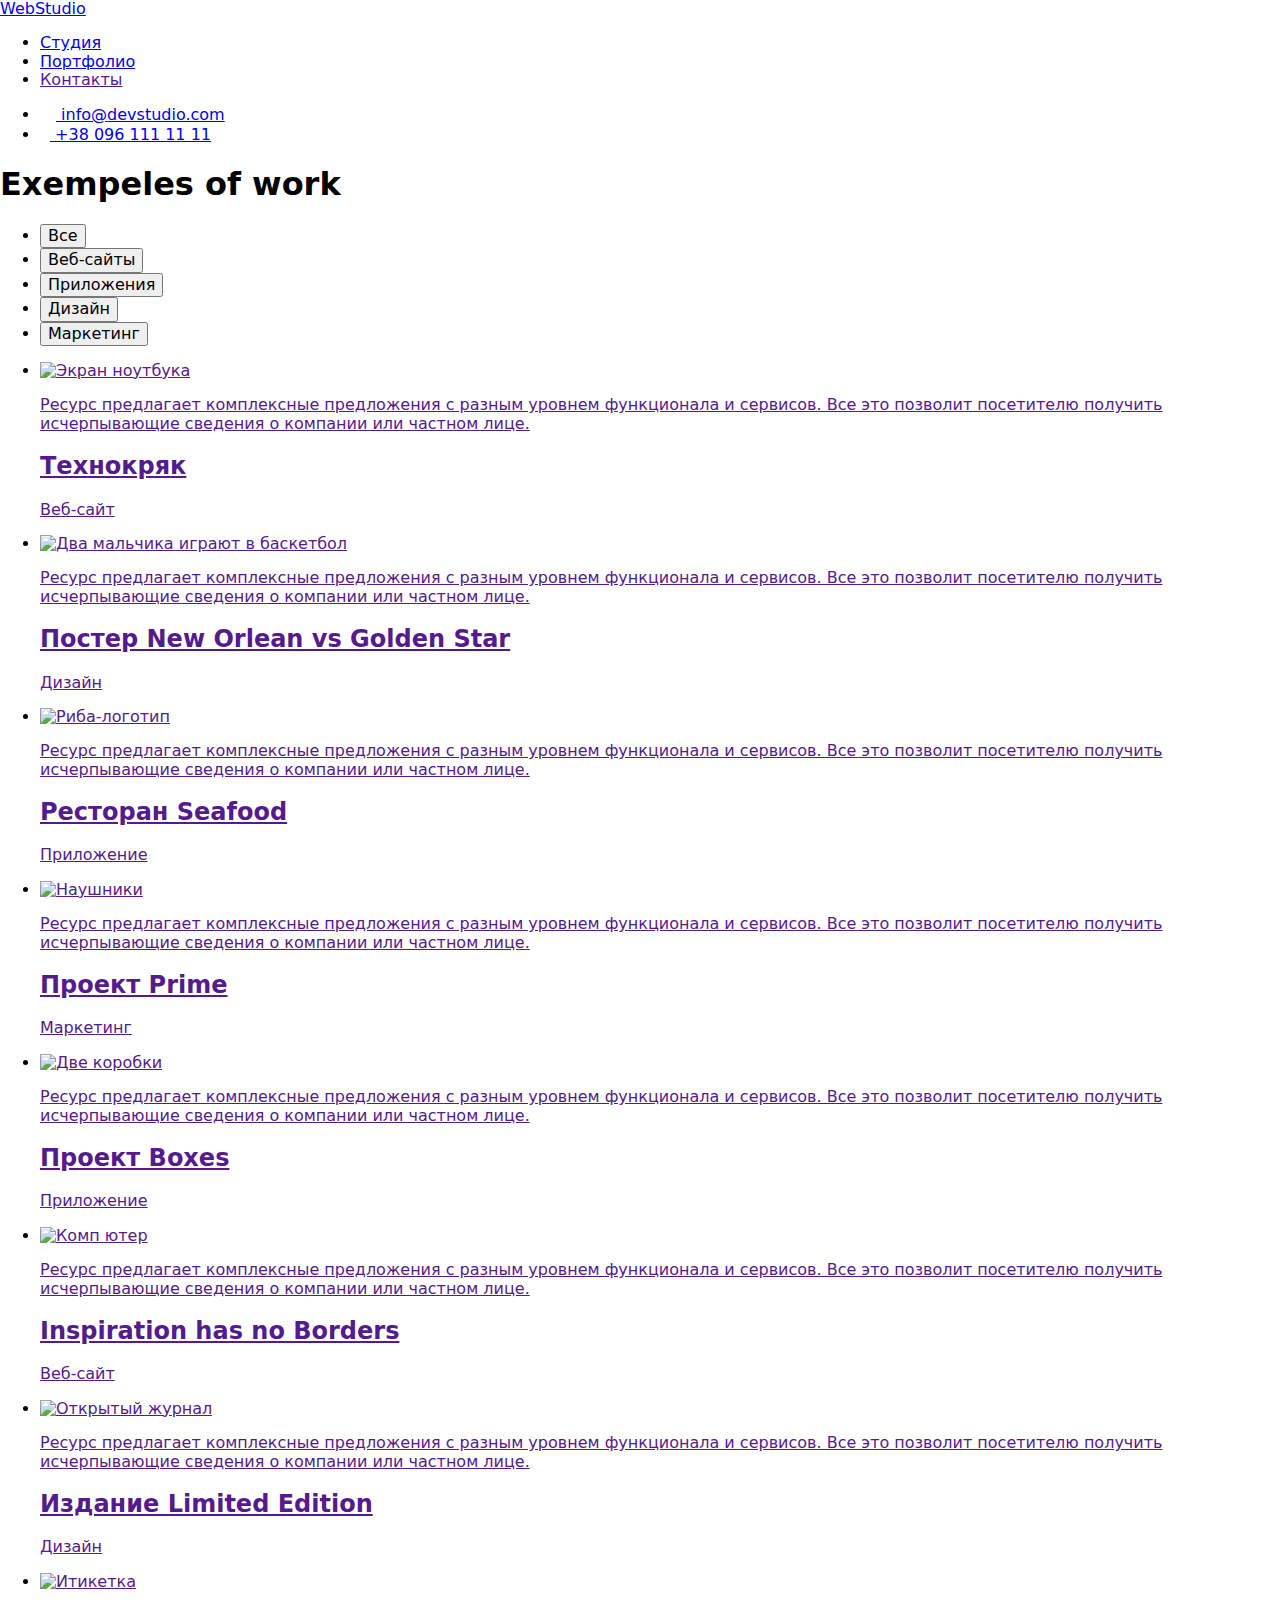
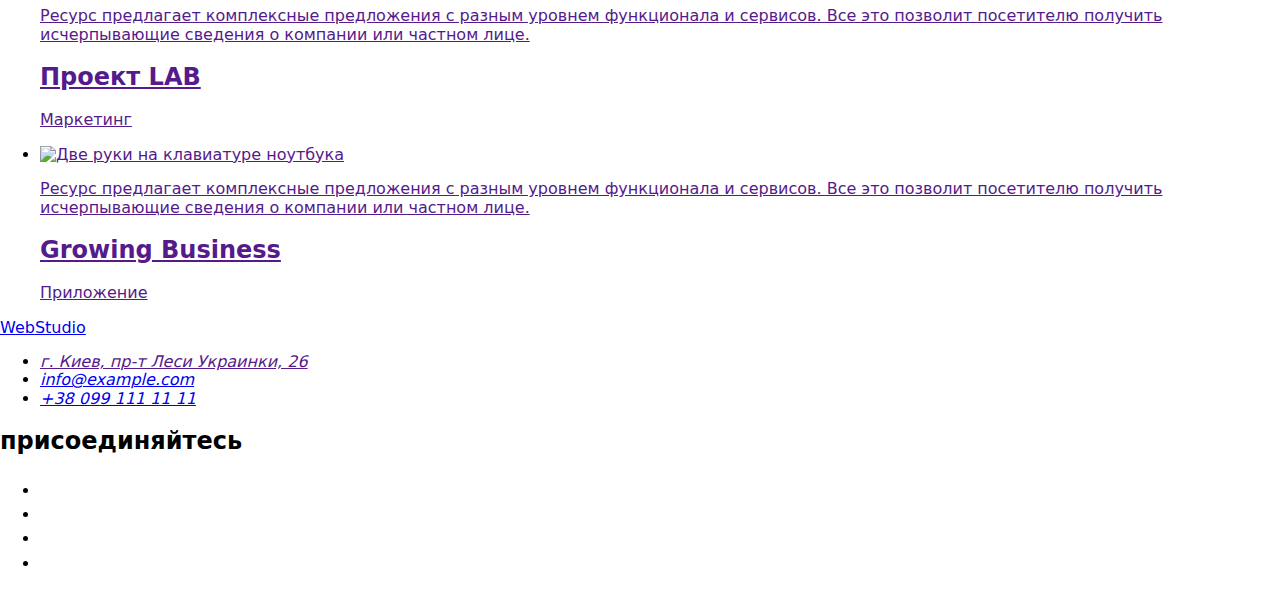
==== portfolio.html @ ef19867f "clone portfolio" ====
<!DOCTYPE html>
<html lang="ru">
  <head>
    <meta charset="UTF-8" />
    <meta http-equiv="X-UA-Compatible" content="IE=edge" />
    <meta name="viewport" content="width=device-width, initial-scale=1.0" />
    <title>Студия</title>
    <link rel="preconnect" href="https://fonts.googleapis.com" />
    <link rel="preconnect" href="https://fonts.gstatic.com" crossorigin />
    <link
      href="https://fonts.googleapis.com/css2?family=Raleway:wght@700&family=Roboto:wght@400;500;700;900&display=swap"
      rel="stylesheet"
    />
    <link
      rel="stylesheet"
      href="https://cdnjs.cloudflare.com/ajax/libs/modern-normalize/1.1.0/modern-normalize.min.css"
    />
    <link rel="stylesheet" href="./css/styles.css" />
  </head>
  <body>
    <!-- Header -->
    <header class="page-header">
      <div class="container main-container">
        <a href="./index.html" class="logo">
          <span class="accent">Web</span>Studio</a
        >

        <nav class="header-navigation">
          <ul class="site-nav list">
            <li class="header-item">
              <a href="./index.html" class="site-nav-link">Студия</a>
            </li>
            <li class="header-item">
              <a href="./portfolio.html" class="site-nav-link current"
                >Портфолио</a
              >
            </li>
            <li class="header-item">
              <a href="" class="site-nav-link">Контакты</a>
            </li>
          </ul>
        </nav>

        <ul class="conection list">
          <li class="conection-item">
            <a href="mailto:info@devstudio.com" class="conection-link">
              <svg class="icon-conection" width="16" height="12">
                <use href="./images/icons.svg#icon-envelope"></use>
              </svg>
              info@devstudio.com</a
            >
          </li>
          <li class="conection-item">
            <a href="tel:+380961111111" class="conection-link">
              <svg class="icon-conection" width="10" height="16">
                <use href="./images/icons.svg#icon-smartphone"></use>
              </svg>
              +38 096 111 11 11</a
            >
          </li>
        </ul>
      </div>
    </header>

    <main>
      <section class="section-exampeles">
        <div class="container">
          <h1 class="visually-hidden">Exempeles of work</h1>
          <ul class="filters-list list">
            <li class="filters-item">
              <button type="button" class="btn">Все</button>
            </li>
            <li class="filters-item">
              <button type="button" class="btn">Веб-сайты</button>
            </li>
            <li class="filters-item">
              <button type="button" class="btn">Приложения</button>
            </li>
            <li class="filters-item">
              <button type="button" class="btn">Дизайн</button>
            </li>
            <li class="filters-item">
              <button type="button" class="btn">Маркетинг</button>
            </li>
          </ul>

          <ul class="project-list list">
            <li class="project-item">
              <a href="" class="project-link">
                <div class="project-thumb">
                  <img
                    src="./images/laptop.jpg"
                    alt="Экран ноутбука"
                    width="370"
                    height="294"
                  />
                  <div class="project-overlay">
                    <p class="project-text-link">
                      Ресурс предлагает комплексные предложения с разным уровнем
                      функционала и сервисов. Все это позволит посетителю
                      получить исчерпывающие сведения о компании или частном
                      лице.
                    </p>
                  </div>
                </div>
                <div class="card-content">
                  <h2 class="title-project">Технокряк</h2>
                  <p class="text-project">Веб-сайт</p>
                </div>
              </a>
            </li>
            <li class="project-item">
              <a href="">
                <div class="project-thumb">
                  <img
                    src="./images/basketball.jpg"
                    alt="Два мальчика играют в баскетбол"
                    width="370"
                    height="294"
                  />
                  <div class="project-overlay">
                    <p class="project-text-link">
                      Ресурс предлагает комплексные предложения с разным уровнем
                      функционала и сервисов. Все это позволит посетителю
                      получить исчерпывающие сведения о компании или частном
                      лице.
                    </p>
                  </div>
                </div>
                <div class="card-content">
                  <h2 class="title-project">
                    Постер New Orlean vs Golden Star
                  </h2>
                  <p class="text-project">Дизайн</p>
                </div>
              </a>
            </li>

            <li class="project-item">
              <a href="">
                <div class="project-thumb">
                  <img
                    src="./images/fish.jpg"
                    alt="Риба-логотип"
                    width="370"
                    height="294"
                  />

                  <div class="project-overlay">
                    <p class="project-text-link">
                      Ресурс предлагает комплексные предложения с разным уровнем
                      функционала и сервисов. Все это позволит посетителю
                      получить исчерпывающие сведения о компании или частном
                      лице.
                    </p>
                  </div>
                </div>
                <div class="card-content">
                  <h2 class="title-project">Ресторан Seafood</h2>
                  <p class="text-project">Приложение</p>
                </div>
              </a>
            </li>
            <li class="project-item">
              <a href="">
                <div class="project-thumb">
                  <img
                    src="./images/earphones.jpg"
                    alt="Наушники"
                    width="370"
                    height="294"
                  />
                  <div class="project-overlay">
                    <p class="project-text-link">
                      Ресурс предлагает комплексные предложения с разным уровнем
                      функционала и сервисов. Все это позволит посетителю
                      получить исчерпывающие сведения о компании или частном
                      лице.
                    </p>
                  </div>
                </div>
                <div class="card-content">
                  <h2 class="title-project">Проект Prime</h2>
                  <p class="text-project">Маркетинг</p>
                </div>
              </a>
            </li>
            <li class="project-item">
              <a href="">
                <div class="project-thumb">
                  <img
                    src="./images/boxes.jpg"
                    alt="Две коробки"
                    width="370"
                    height="294"
                  />
                  <div class="project-overlay">
                    <p class="project-text-link">
                      Ресурс предлагает комплексные предложения с разным уровнем
                      функционала и сервисов. Все это позволит посетителю
                      получить исчерпывающие сведения о компании или частном
                      лице.
                    </p>
                  </div>
                </div>
                <div class="card-content">
                  <h2 class="title-project">Проект Boxes</h2>
                  <p class="text-project">Приложение</p>
                </div>
              </a>
            </li>
            <li class="project-item">
              <a href="">
                <div class="project-thumb">
                  <img
                    src="./images/computer.jpg"
                    alt="Комп ютер"
                    width="370"
                    height="294"
                  />
                  <div class="project-overlay">
                    <p class="project-text-link">
                      Ресурс предлагает комплексные предложения с разным уровнем
                      функционала и сервисов. Все это позволит посетителю
                      получить исчерпывающие сведения о компании или частном
                      лице.
                    </p>
                  </div>
                </div>
                <div class="card-content">
                  <h2 class="title-project">Inspiration has no Borders</h2>
                  <p class="text-project">Веб-сайт</p>
                </div>
              </a>
            </li>
            <li class="project-item">
              <a href="">
                <div class="project-thumb">
                  <img
                    src="./images/magazine.jpg"
                    alt="Открытый журнал"
                    width="370"
                    height="294"
                  />
                  <div class="project-overlay">
                    <p class="project-text-link">
                      Ресурс предлагает комплексные предложения с разным уровнем
                      функционала и сервисов. Все это позволит посетителю
                      получить исчерпывающие сведения о компании или частном
                      лице.
                    </p>
                  </div>
                </div>
                <div class="card-content">
                  <h2 class="title-project">Издание Limited Edition</h2>
                  <p class="text-project">Дизайн</p>
                </div>
              </a>
            </li>
            <li class="project-item">
              <a href="">
                <div class="project-thumb">
                  <img
                    src="./images/label.jpg"
                    alt="Итикетка"
                    width="370"
                    height="294"
                  />
                  <div class="project-overlay">
                    <p class="project-text-link">
                      Ресурс предлагает комплексные предложения с разным уровнем
                      функционала и сервисов. Все это позволит посетителю
                      получить исчерпывающие сведения о компании или частном
                      лице.
                    </p>
                  </div>
                </div>
                <div class="card-content">
                  <h2 class="title-project">Проект LAB</h2>
                  <p class="text-project">Маркетинг</p>
                </div>
              </a>
            </li>
            <li class="project-item">
              <a href="">
                <div class="project-thumb">
                  <img
                    src="./images/business.jpg"
                    alt="Две руки на клавиатуре ноутбука"
                    width="370"
                    height="294"
                  />
                  <div class="project-overlay">
                    <p class="project-text-link">
                      Ресурс предлагает комплексные предложения с разным уровнем
                      функционала и сервисов. Все это позволит посетителю
                      получить исчерпывающие сведения о компании или частном
                      лице.
                    </p>
                  </div>
                </div>
                <div class="card-content">
                  <h2 class="title-project">Growing Business</h2>
                  <p class="text-project">Приложение</p>
                </div>
              </a>
            </li>
          </ul>
        </div>
      </section>
    </main>

    <!-- Footer -->
    <footer class="page-footer">
      <div class="container footer-left-part">
        <div class="footer-container">
          <a href="./index.html" class="logo">
            <span class="accent">Web</span>Studio</a
          >
          <address>
            <ul class="footer list">
              <li class="contact-item">
                <a href="" class="address-link">
                  г. Киев, пр-т Леси Украинки, 26</a
                >
              </li>
              <li class="contact-item">
                <a href="mailto:info@example.com" class="contact-link"
                  >info@example.com</a
                >
              </li>
              <li class="contact-item">
                <a href="tel:+380991111111" class="contact-link"
                  >+38 099 111 11 11</a
                >
              </li>
            </ul>
          </address>
        </div>

        <div class="join">
          <h2 class="title-join">присоединяйтесь</h2>
          <ul class="join-list list">
            <li class="join-item">
              <a href="" class="join-icon-link">
                <svg class="join-icon" width="20" height="20">
                  <use href="./images/icons.svg#icon-instagram"></use>
                </svg>
              </a>
            </li>
            <li class="join-item">
              <a href="" class="join-icon-link">
                <svg class="join-icon" width="20" height="20">
                  <use href="./images/icons.svg#icon-twitter"></use>
                </svg>
              </a>
            </li>
            <li class="join-item">
              <a href="" class="join-icon-link">
                <svg class="join-icon" width="20" height="20">
                  <use href="./images/icons.svg#icon-facebook"></use>
                </svg>
              </a>
            </li>
            <li class="join-item">
              <a href="" class="join-icon-link">
                <svg class="join-icon" width="20" height="20">
                  <use href="./images/icons.svg#icon-linkedin"></use>
                </svg>
              </a>
            </li>
          </ul>
        </div>
      </div>
    </footer>
  </body>
</html>
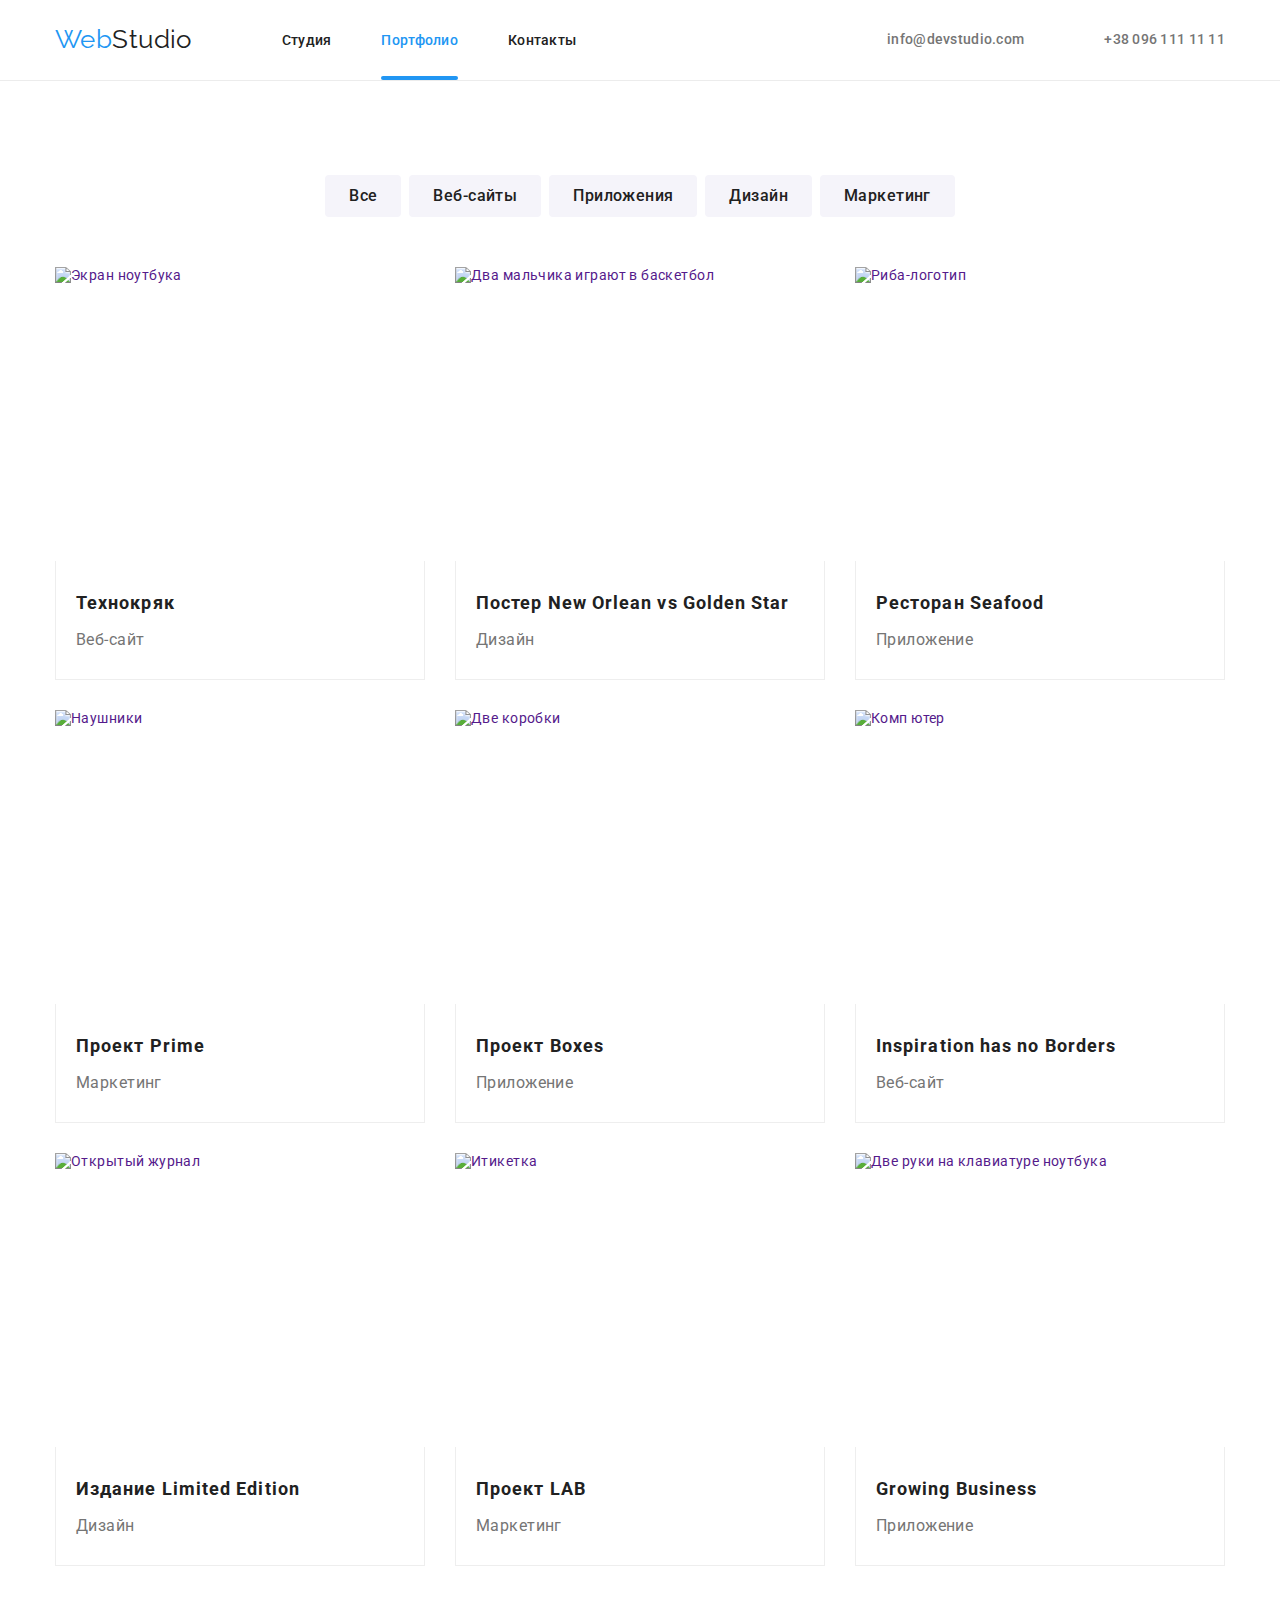
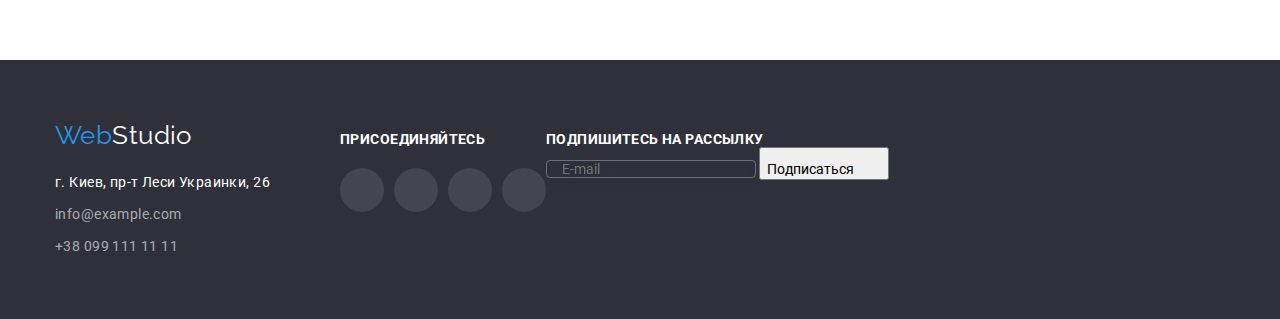
==== commit 50b3159d: "Update portfolio.html" ====
--- a/portfolio.html
+++ b/portfolio.html
@@ -371,6 +371,23 @@
             </li>
           </ul>
         </div>
+        <div class="footer-form">
+          <label for="distribution">Подпишитесь на рассылку</label>
+          <div class="follow">
+            <input
+              type="email"
+              name="distribution"
+              id="distribution"
+              placeholder="E-mail"
+            />
+            <button type="submit" class="telegram-btn">
+              Подписаться
+              <svg class="icon-telegram-form" width="24" height="24">
+                <use href="./images/icons.svg#telegram-form"></use>
+              </svg>
+            </button>
+          </div>
+        </div>
       </div>
     </footer>
   </body>
--- a/css/styles.css
+++ b/css/styles.css
@@ -0,0 +1,1039 @@
+
+
+
+
+:root{
+    --accent-color: #2196F3;
+    --title-color:#212121;
+    --text-color:#757575;
+    --footer-text-color: rgba(255, 255, 255, 0.6);
+
+    --timing-function:cubic-bezier(0.4, 0, 0.2, 1) ;
+
+}
+
+body{
+    background-color: #ffffff;
+    font-family:'Roboto',sans-serif;
+    font-size: 14px;
+    letter-spacing: 0.03em;
+}
+
+
+.list{
+    list-style:none;
+}
+
+.accent{
+    color: var(--accent-color);
+}
+
+.current{
+    position: relative;
+    color:var(--accent-color) ;
+}
+
+.current::after{
+    content: "";
+
+    position: absolute;
+    transition: transform 250ms var(--timing-function);
+
+    left: 0;
+    bottom: 0;
+    width: 100%;
+    height: 4px;
+    display: block;
+    border-radius: 2px;
+    
+    background-color: var(--accent-color);
+}
+
+/* .current:hover::after{
+    transform: scaleX(1);
+} */
+
+a{
+    text-decoration: none;
+}
+
+
+input,
+ul,
+p,
+h1,
+h2,
+h3,
+h4,
+h5,
+h6{
+    margin: 0;
+    padding: 0;
+}
+
+img{
+    display: block;
+}
+
+.section-title {
+    margin: 0;
+    padding: 0;
+
+    font-weight: 700;
+    font-size: 36px;
+    line-height: 1.2;
+    text-align: center;
+
+    color: var(--title-color);
+}
+
+.container{
+    /* width: 1200px; */
+    margin: 0 auto;
+    
+    max-width: 1200px;
+    padding-left: 15px;
+    padding-right: 15px;
+    
+}
+
+
+.visually-hidden {
+    position: absolute;
+    width: 1px;
+    height:-1px;
+    margin: -1px;
+    padding: 0;
+    overflow: hidden;
+    border: 0;
+    clip: rect(0 0 0 0);
+}
+
+/* Header */
+
+.page-header{
+    border-bottom: #ECECEC solid 1px ;
+}
+
+
+.main-container{
+    display: flex;
+    align-items: center;
+ 
+}
+
+.logo{
+    /* transition-property: color;
+    transition-duration: 250ms;
+    transition-timing-function: cubic-bezier(0.4, 0, 0.2, 1); */
+    transition: color 250ms var(--timing-function);
+
+    margin-right: 90px;
+    padding: 24px 0;
+
+    color: #212121;
+    font-family: 'Raleway',sans-serif;
+    font-size: 26px;
+    line-height: 1.2;
+}
+
+.logo:hover,
+.logo:focus{
+    color: var(--accent-color);
+}
+
+
+
+
+.site-nav{
+    /* padding: 32px 0; */
+
+    display: flex;
+}
+
+.site-nav > .header-item + .header-item{
+    margin-left: 50px;
+}
+
+
+
+.site-nav-link{
+    position: relative;
+    padding: 32px 0;
+
+    /* transition-property: color;
+    transition-duration: 250ms;
+    transition-timing-function: cubic-bezier(0.4, 0, 0.2, 1); */
+    transition: color 250ms var(--timing-function);
+
+    font-weight: 500;
+    line-height: 1.14;
+    letter-spacing: 0.02em;
+    color: var(--title-color);
+}
+
+.site-nav a.current{
+    color: var(--accent-color);
+}
+
+
+.site-nav-link:hover,
+.site-nav-link:focus,
+.conection-link:hover,
+.conection-link:focus{
+    color:var(--accent-color);
+}
+
+
+.conection{
+    margin-left: auto;
+    /* padding: 32px 0; */
+    display:flex;
+    align-items: center;
+
+}
+
+.conection > .conection-item + .conection-item{
+    margin-left: 50px;
+
+}
+
+/* .conection-item{
+    
+    display: flex;
+    align-items:center;
+    justify-content: center;
+} */
+
+.conection-item{
+    display: block;
+    align-items: center;
+    justify-content: center;
+}
+
+
+/* .icon-link-header{
+    width: 100%;
+    height: 100%;
+    fill: #757575;
+} */
+
+
+
+
+.icon-conection{
+    margin-right: 10px;
+    fill: currentColor;
+}
+
+.icon-conection:hover,
+.icon-conection:focus{
+    fill: var(--accent-color);
+}
+
+
+.conection-link{
+    /* transition-property: color;
+    transition-duration: 250ms;
+    transition-timing-function: cubic-bezier(0.4, 0, 0.2, 1); */
+    transition: color 250ms var(--timing-function);
+
+    margin-left: 10px;
+    padding: 32px 0;
+
+    font-family: inherit;
+    font-weight: 500;
+    line-height: 1.14;
+    letter-spacing: 0.02em;
+    color: #757575;
+
+    display: flex;
+    justify-content: center;
+    align-items: center;
+    
+}
+
+
+/* Hero */
+
+.hero{
+    padding: 200px 0;
+    max-width: 1600px;
+    margin: 0 auto;
+    
+
+
+    background-color: #2F303A;
+    background-image:linear-gradient(
+    to right,
+    rgba(47, 48, 58, 0.4),
+    rgba(47, 48, 58, 0.4)), 
+    url(../images/background.jpg);
+
+    background-repeat: no-repeat;
+    background-size: cover;
+    background-position: center;
+}
+
+.container > .hero{
+    height: 100%;
+
+}
+
+.hero-title{
+    max-width: 696px;
+    margin-left: auto;
+    margin-right: auto;
+    margin-bottom: 30px;
+
+    font-weight: 900;
+    font-size: 44px;
+    line-height:calc(60/44);
+    letter-spacing: 0.06em;
+
+    text-align: center;
+    text-transform: uppercase;
+    color: #ffffff;
+}
+
+.hero-button{
+    font-family: inherit;
+    font-weight: 700;
+    font-size: 16px;
+    line-height: calc(30/16);
+    letter-spacing: 0.06em;
+    cursor: pointer;
+
+    color: #ffffff;
+    background-color: var(--accent-color);
+
+    display: block;
+    padding: 8px 30px;
+    min-width: 200px;
+    border-radius: 4px;
+    border-color: transparent;
+
+    margin: 0 auto;
+}
+
+
+
+/* Peculirities */
+
+.section-peculirities{
+    padding: 94px 0;
+    /* background-color:teal; */
+}
+
+.peculirities{
+    display: flex;
+
+    flex-wrap: wrap;
+
+    justify-content: space-between;
+}
+
+
+
+
+
+.peculirities-item{
+    /* max-width: 270px; */
+    flex-basis: calc((100% - 90px) / 4);
+}
+
+.icon-container{
+    background-color: #F5F4FA;
+
+    width: 270px;
+    height: 120px;
+
+    border-radius: 4px;
+    margin-bottom: 30px;
+    
+
+    display: flex;
+    justify-content: center;
+    align-items: center;
+}
+
+
+.peculirities-title{
+    margin-bottom: 10px;
+
+    font-size: 14px;
+    font-weight: 700;
+    line-height: 1.14;
+    text-transform: uppercase;
+
+    color: var(--title-color);
+}
+
+.peculirities-text{
+    line-height:1.71;
+
+    color: var(--text-color);
+    
+}
+
+/* .section .peculirities-item + .peculirities-item{
+    padding-left: 30px;
+} */
+
+
+
+
+/* Exampelse */
+
+.occupation-section{
+    padding-bottom: 94px;
+    
+}
+
+.occupation-title{
+    margin-bottom: 50px;
+}
+
+.occupation{
+    display:flex;
+}
+
+.section .occupation-item + .occupation-item{
+ margin-left: 30px;
+}
+
+.occupation-item{
+    position: relative;
+   display: block;
+}
+
+.occupation-item::after{
+    content: "";
+    position: absolute;
+
+    bottom: 0;
+    left: 0;
+    z-index: 0;
+    
+
+    width: 100%;
+    height: 70px;
+    background-color: rgba(47, 48, 58, 0.8);
+
+
+}
+
+.occupation-text{
+    position: absolute;
+
+    font-weight: 700;
+    line-height: calc(16/14);
+    text-align: center;
+   padding-bottom: 10px;
+
+    bottom: 0;
+    right: 50%;
+    transform: translate(50%,-50%);
+    text-transform: uppercase;
+
+    width: 100%;
+    height: auto;
+    z-index:1;
+    /* padding-top: 27px;
+    padding-bottom: 27px; */
+
+    color: #FFFFFF;
+}
+/* Team */
+
+.section-team{
+    padding-top: 94px;
+    padding-bottom: 94px;
+    
+    background-color: #F5F4FA;
+}
+
+.team{
+    display: flex;
+    
+}
+
+.section-team .team-item + .team-item{
+    margin-left: 30px;
+}
+
+.main-team-title{
+    margin-bottom: 50px;
+}
+
+.team-item{
+    background-color: #fff;
+
+    box-shadow: 0px 1px 3px rgba(0, 0, 0, 0.12), 0px 1px 1px rgba(0, 0, 0, 0.14), 0px 2px 1px rgba(0, 0, 0, 0.2);
+    border-radius: 0px 0px 4px 4px;
+}
+
+
+.team-title{
+    margin-bottom: 10px;
+    text-align: center;
+
+    font-weight: 500;
+    font-size: 16px;
+    line-height:1.2;
+
+    color: var(--title-color);
+}
+
+.profession-text{
+    /* padding-bottom: 30px; */
+    margin-bottom: 16px;
+    text-align: center;
+
+    font-size: 16px;
+    line-height: 1.2;
+
+    color: var(--text-color);
+}
+
+
+/* icon */
+
+.icon-list{
+    display: flex;
+    justify-content: center;
+
+}
+
+.team-container{
+    padding: 32px 30px;
+}
+
+.social-item {
+    width: 44px;
+    height: 44px;
+}
+
+.social-item + .social-item {
+    margin-left: 10px;
+}
+
+
+
+.team-icon-link{
+    transition: fill 250ms var(--timing-function), background-color 250ms var(--timing-function) ;
+
+    width: 100%;
+    height: 100%;
+
+    fill:#AFB1B8;
+    background-color: #fff;
+
+    border-radius: 50%;
+    
+
+    display: flex;
+    justify-content: center;
+    align-items: center;
+   
+}
+
+
+.team-icon-link:hover,
+.team-icon-link:focus{
+    fill: #ffffff;
+    background-color: var(--accent-color) ;
+}
+
+/* .icon-link{
+    fill: #AFB1B8; 
+
+    width: 20px;
+    height: 20px;
+ } */
+
+/* Client */
+
+.client{
+    padding: 94px 0;
+}
+
+.client-title{
+    margin-bottom: 50px;
+}
+
+.client-list{
+    margin: 0 auto;
+    display: flex;
+}
+
+.client-item{
+    width: 100%;
+    height: 92px;
+    
+}
+
+.client-item + .client-item{
+    margin-left: 30px;
+}
+
+.client-link{
+    transition: fill 250ms var(--timing-function), outline 250ms var(--timing-function); 
+
+    width: 100%;
+    height: 100%;
+
+    fill:#AFB1B8 ; 
+
+    outline: 1px solid #AFB1B8;
+    border-radius: 4px;
+
+    display: flex;
+    justify-content: center;
+    align-items: center;
+}
+
+.client-link:hover,
+.client-link:focus{
+    outline: 1px solid var(--accent-color);
+    fill: var(--accent-color);
+}
+
+.icon-client{
+    /* width: 106px;
+    height: 60px; */
+    display: flex;
+    justify-content: center;
+    align-items: center;
+     
+}
+/* Footer */
+address{
+    font-style: inherit;
+}
+
+.page-footer{
+    padding: 60px 0;
+    
+
+    background-color: #2F303A;
+}
+
+.page-footer  .logo{
+    transition: color 250ms var(--timing-function);
+
+    margin-right: 0;
+    padding: 0;
+
+    display: block;
+    margin-bottom: 20px;
+    color: #ffffff;
+}
+
+.page-footer .logo:hover,
+.page-footer .logo:focus{
+    color: var(--accent-color);
+}
+
+.contact-item{
+    
+    line-height: 1.71;
+}
+
+.contact-item:not(:last-child){
+    margin-bottom: 8px;
+}
+
+.address-link{
+    color: #ffffff;
+}
+
+.contact-link{
+    color: var(--footer-text-color);
+}
+
+.footer-left-part{
+    display: flex;
+    align-items: baseline;
+}
+
+.footer-form{
+    display: flex;
+    flex-direction: column;
+}
+
+.footer-form label{
+    font-weight: 700;
+    font-size: 14px;
+    line-height: calc(16/14);
+    text-transform: uppercase;
+    color:#ffffff;
+}
+
+.footer-form input{
+    padding: 0 15px;
+    background-color: transparent;
+    border: 1px solid rgba(255, 255, 255, 0.3);
+    filter: drop-shadow(0px 4px 4px rgba(0, 0, 0, 0.15));
+    border-radius: 4px;
+}
+
+/* Join */
+
+.join {
+    margin-left: 70px;
+}
+
+
+.title-join {
+    font-size: 14px;
+    line-height: 1.14;
+    letter-spacing: 0.03em;
+    text-transform: uppercase;
+
+    color: #ffffff;
+
+    margin-bottom: 20px;
+}
+
+.join-list {
+    display: flex;
+}
+
+.join-item {
+    width: 44px;
+    height: 44px;
+}
+
+.join-item + .join-item {
+    margin-left: 10px;
+}
+
+.join-icon-link {
+    transition: background-color 250ms var(--timing-function);
+    
+    width: 100%;
+    height: 100%;
+
+    fill: #ffffff;
+    background-color: rgba(255, 255, 255, 0.1);
+    border-radius: 50%;
+
+    display: flex;
+    justify-content: center;
+    align-items: center;
+}
+
+.join-icon-link:hover,
+.join-icon-link:focus {
+    background-color: var(--accent-color);
+}
+
+/* Modal */
+.backdrop{
+    position: fixed;
+    top: 0;
+    left: 0;
+    width: 100%;
+    height: 100%;
+    background-color: rgba(0, 0, 0, 0.2);
+
+    opacity: 1;
+    transition: opacity 250ms var(--timing-function),visibility 250ms var(--timing-function);
+}
+
+.backdrop.is-hidden{
+    visibility: hidden;
+    opacity: 0;
+    pointer-events: none;
+
+}
+
+.backdrop.is-hidden  .modal{
+    transform: translate(-50%, -50%) scale(0.9) ;
+}
+
+.modal{
+    position: absolute;
+
+    top: 50%;
+    left: 50%;
+    transform: translate(-50%,-50%) scale(1) ;
+    transition: opacity 250ms var(--timing-function);
+    
+    min-width: 528px;
+    min-height: 581px;
+
+    background-color: #FFFFFF;
+    box-shadow: 0px 1px 3px rgba(0, 0, 0, 0.12), 0px 1px 1px rgba(0, 0, 0, 0.14), 0px 2px 1px rgba(0, 0, 0, 0.2);
+    border-radius: 4px;
+}
+
+.close-btn{
+    position: absolute;
+    top: 8px;
+    right: 8px;
+
+    width: 30px;
+    height: 30px;
+
+    background-color: transparent;
+    border-radius: 50%;
+    border: 1px solid rgba(0, 0, 0, 0.1);
+
+    display: flex;
+    align-items: center;
+    justify-content: center;
+}
+
+.form {
+    width: 100%;
+    /* outline: 2px solid #212121; */
+    padding: 40px;
+    margin-left: auto;
+    margin-right: auto;
+
+
+}
+
+.form-fieled {
+    
+    margin-bottom: 10px;
+    display: flex;
+    flex-direction: column;
+}
+
+.form-direction{
+    font-weight: 700;
+    font-size: 20px;
+    line-height: calc(23/20);
+    text-align: center;
+    color: var(--title-color);
+    margin: 0 auto;
+    /* padding: 40px 40px 12px 40px; */
+}
+
+.form-fieled label{
+    font-size: 12px;
+    line-height: calc(14/12);
+    letter-spacing: 0.01em;
+    color: var(--text-color);
+    margin-bottom: 4px;
+}
+
+input.input-form{
+    
+    
+    height: 40px;
+    border: 1px solid rgba(33, 33, 33, 0.2);
+    border-radius: 4px;
+}
+
+.coment-form{
+    padding: 12px 16px;
+    height: 120px;
+    resize: none;
+}
+
+label.clause {
+    margin-bottom: 0;
+    padding-top: 20px;
+    padding-bottom: 30px;
+
+    font-size: 14px;
+    line-height: calc(24/14);
+    letter-spacing: 0.03em;
+    color: var(--text-color);
+
+
+    
+}
+
+.clause-link{
+    text-decoration-line: underline;
+    color: var(--accent-color);
+}
+
+.btn-form{
+    
+    padding: 10px 55px;
+    
+    min-width: 200px;
+    font-family: inherit;
+    font-weight: 700;
+    font-size: 16px;
+    line-height: calc(30/16);
+    
+    cursor: pointer;
+    
+    letter-spacing: 0.06em;
+    
+    color: #FFFFFF;
+    
+    display: block;
+    border-color: transparent;
+
+    background-color: #2196F3;
+    box-shadow: 0px 4px 4px rgba(0, 0, 0, 0.15);
+    border-radius: 4px;
+
+}
+
+
+                         /*             Portfolio              */           
+
+.section-exampeles{
+    padding-top: 94px;
+    padding-bottom: 94px;
+    /* background: grey; */
+}
+
+/* .section-exampeles > .container{
+    outline:black solid 2px;
+} */
+
+
+.filters-list{
+    margin-bottom: 50px;
+
+    display: flex;
+    justify-content: center;
+
+    /* outline: magenta solid 2px; */
+
+}
+
+.filters-item:not(:first-child){
+   margin-left: 8px;
+}
+
+.btn{
+    transition: color 250ms var(--timing-function),background-color 250ms var(--timing-function),box-shadow 250ms var(--timing-function);
+
+    padding: 6px 22px;
+   
+    min-width: 73px;
+    font-family:inherit;
+    font-weight: 500;
+    font-size: 16px;
+    line-height:1.62;
+
+    cursor: pointer;
+
+    letter-spacing: inherit;
+
+    display: block;
+    border-radius: 4px;
+    border-color: transparent;
+    color: #212121;
+    background-color:#F5F4FA;;
+}   
+
+.btn:hover,
+.btn:focus{
+    color: #ffffff;
+    background-color: var(--accent-color);
+    box-shadow: 0px 3px 1px rgba(0, 0, 0, 0.1), 0px 1px 2px rgba(0, 0, 0, 0.08), 0px 2px 2px rgba(0, 0, 0, 0.12);
+}
+
+
+.project-list{
+    margin-left: -30px;
+    margin-bottom: -30px;
+
+    display: flex;
+    flex-wrap: wrap;
+
+    /* outline:teal solid 2px; */
+}
+
+.project-item{
+    transition: box-shadow 250ms var(--timing-function);
+    flex-basis: calc(100% / 3 - 60px);
+
+    margin-left: 30px;
+    margin-bottom: 30px;
+
+}
+
+
+.project-item:hover {
+    box-shadow: 0px 1px 1px rgba(0, 0, 0, 0.12), 0px 4px 4px rgba(0, 0, 0, 0.06), 1px 4px 6px rgba(0, 0, 0, 0.16);
+}
+
+.project-item:hover .project-overlay{
+    transform: translateY(0);
+    opacity: 1;
+}
+
+.project-thumb{
+    position: relative;
+    overflow: hidden;
+}
+
+.project-overlay{
+    position: absolute;
+    top: 0;
+    left: 0;
+    width: 100%;
+    height: 100%;
+    background-color: rgba(33, 150, 243, 0.9);
+    opacity: 0;
+
+
+    transform: translateY(100%);
+    transition:transform 250ms var(--timing-function),opacity 250ms var(--timing-function);
+
+}
+
+.project-text-link{
+    position: absolute;
+    
+    top: 50%;
+    left:50%;
+    transform: translate(-50% , -50%);
+    font-size: 18px;
+    line-height: calc(28/18);
+    
+    min-width: 322px;
+    min-height: 168px;
+
+    color: #ffffff;
+    
+
+
+}
+
+
+
+
+
+
+.card-content{
+    padding: 24px 20px;
+    border-right:1px solid #EEEEEE; 
+    border-bottom: 1px solid #EEEEEE;
+    border-left: 1px solid #EEEEEE;
+}
+
+.title-project{
+    margin-bottom: 4px;
+
+    font-weight: 700;
+    font-size: 18px;
+    line-height: 2.0;
+    letter-spacing: 0.06em;
+
+    color: var(--title-color);
+}
+
+.text-project{
+    font-size: 16px;
+    line-height: 1.88;
+
+    color: var(--text-color);
+}
+
+
+
+
